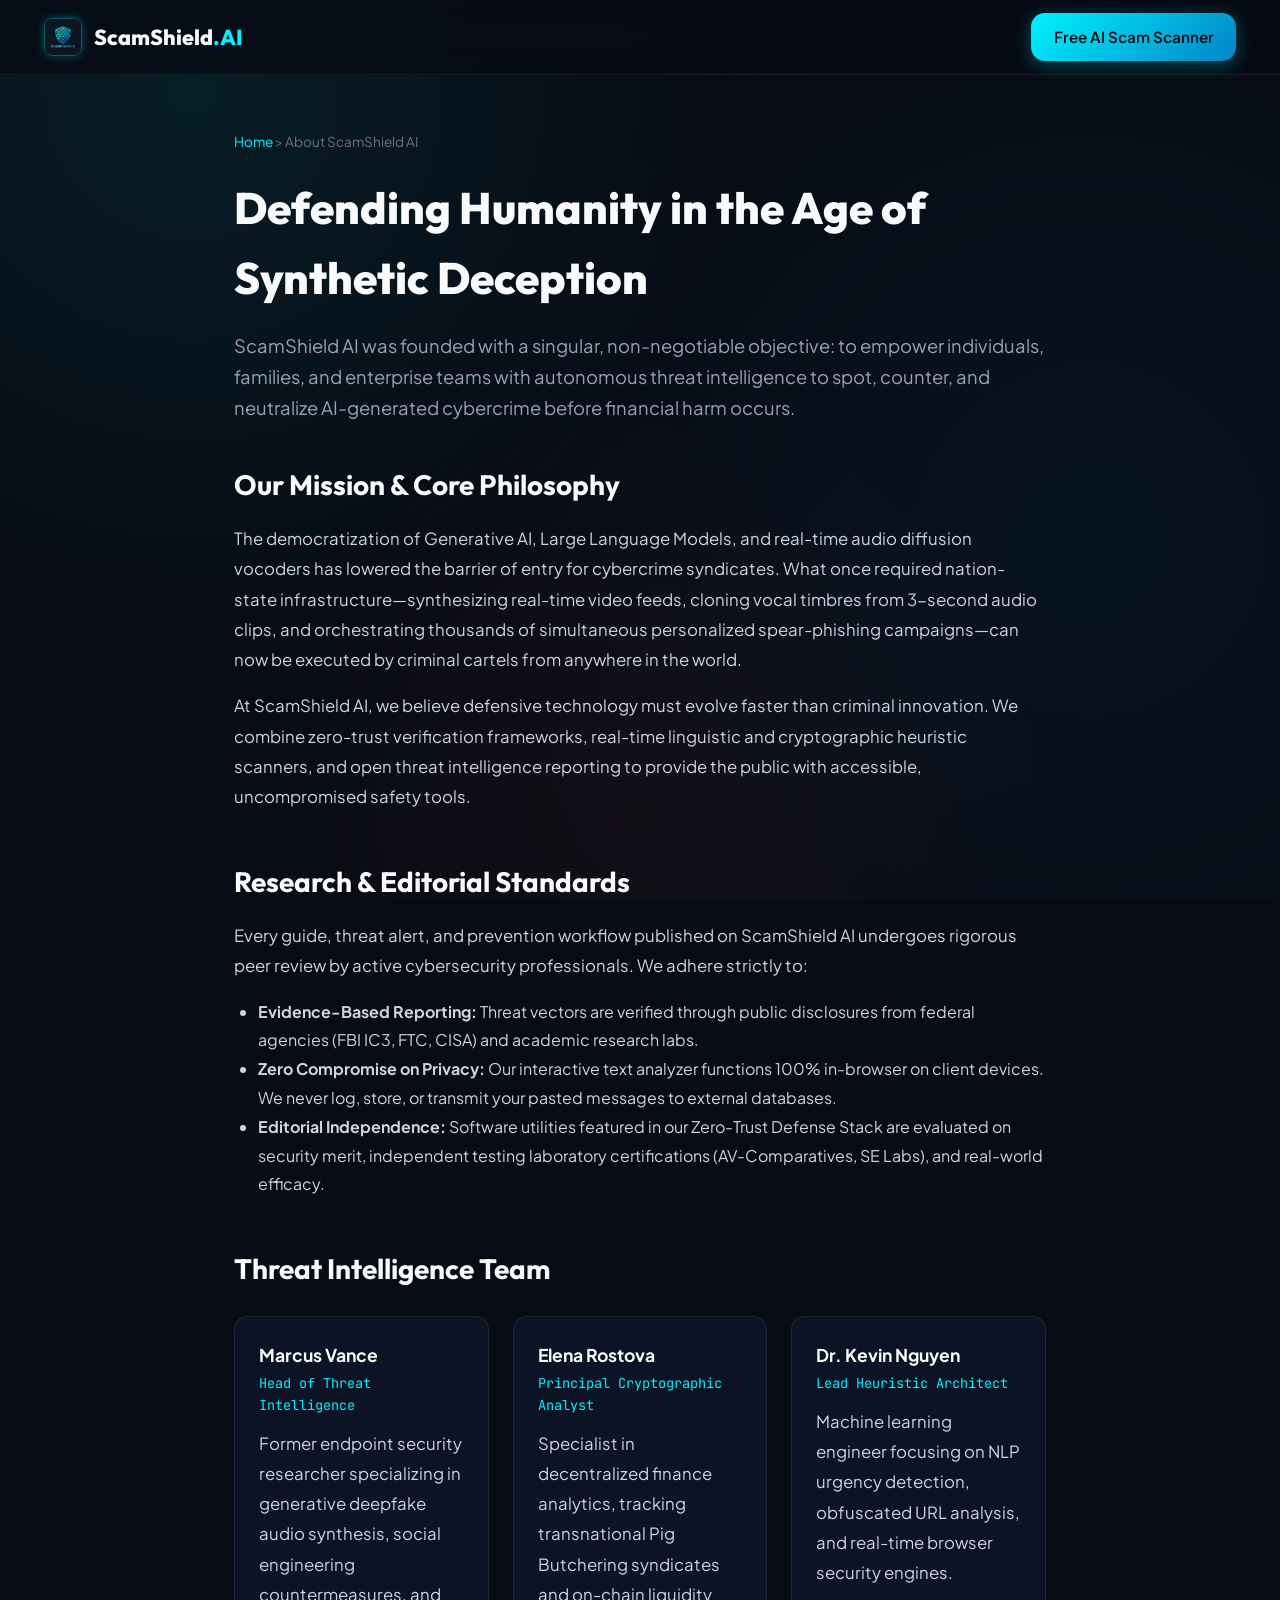
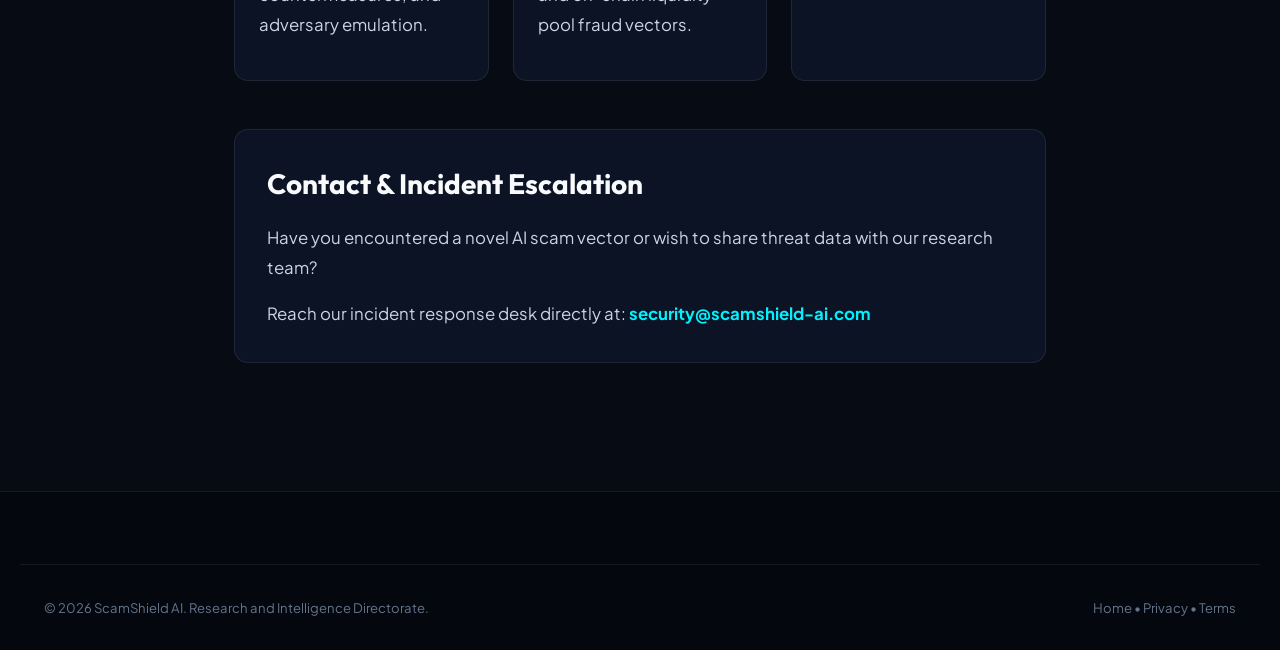
==== about.html @ f170012c "Initial commit: ScamShield AI web platform" ====
<!DOCTYPE html>
<html lang="en">
<head>
  <meta charset="UTF-8">
  <meta name="viewport" content="width=device-width, initial-scale=1.0">
  <title>About ScamShield AI | Mission, Threat Research & Editorial Standards</title>
  
  <meta name="description" content="Learn about ScamShield AI's mission to protect individuals and businesses against generative AI voice cloning, deepfakes, and automated cyber fraud.">
  <link rel="stylesheet" href="css/styles.css">
  <link rel="icon" type="image/jpeg" href="assets/images/logo.jpg">
  <script src="config.js"></script>

  <style>
    .page-container {
      max-width: 860px;
      margin: 0 auto;
      padding: 3.5rem 1.5rem 5rem;
    }
    .page-title {
      font-family: var(--font-heading);
      font-size: 2.75rem;
      font-weight: 800;
      margin-bottom: 1rem;
    }
    .page-lead {
      font-size: 1.15rem;
      color: var(--text-muted);
      margin-bottom: 2.5rem;
      line-height: 1.7;
    }
    .about-section {
      margin-bottom: 3rem;
    }
    .about-section h2 {
      font-family: var(--font-heading);
      font-size: 1.75rem;
      margin-bottom: 1rem;
      color: var(--text-main);
    }
    .about-section p {
      font-size: 1.05rem;
      color: #CBD5E1;
      line-height: 1.8;
      margin-bottom: 1rem;
    }
    .team-grid {
      display: grid;
      grid-template-columns: repeat(auto-fit, minmax(240px, 1fr));
      gap: 1.5rem;
      margin-top: 1.5rem;
    }
    .team-card {
      background: var(--bg-card);
      border: 1px solid var(--border-glass);
      border-radius: var(--radius-md);
      padding: 1.5rem;
    }
    .team-name {
      font-weight: 700;
      font-size: 1.1rem;
      margin-bottom: 0.25rem;
      color: var(--text-main);
    }
    .team-role {
      font-size: 0.85rem;
      color: var(--color-primary);
      margin-bottom: 0.75rem;
      font-family: var(--font-mono);
    }
    .team-bio {
      font-size: 0.88rem;
      color: var(--text-muted);
      line-height: 1.5;
    }
  </style>
</head>
<body>

  <!-- Site Header -->
  <header class="site-header">
    <div class="container nav-inner">
      <a href="index.html" class="brand-logo">
        <img src="assets/images/logo.jpg" alt="ScamShield AI" class="brand-icon">
        <span>ScamShield<span style="color: var(--color-primary)">.AI</span></span>
      </a>
      <div class="nav-actions">
        <a href="index.html#analyzer" class="btn btn-primary">Free AI Scam Scanner</a>
      </div>
    </div>
  </header>

  <main class="page-container">
    <div style="font-size: 0.85rem; color: var(--text-faint); margin-bottom: 1.25rem;">
      <a href="index.html">Home</a> &gt; <span>About ScamShield AI</span>
    </div>

    <h1 class="page-title">Defending Humanity in the Age of Synthetic Deception</h1>
    <p class="page-lead">
      ScamShield AI was founded with a singular, non-negotiable objective: to empower individuals, families, and enterprise teams with autonomous threat intelligence to spot, counter, and neutralize AI-generated cybercrime before financial harm occurs.
    </p>

    <section class="about-section">
      <h2>Our Mission & Core Philosophy</h2>
      <p>
        The democratization of Generative AI, Large Language Models, and real-time audio diffusion vocoders has lowered the barrier of entry for cybercrime syndicates. What once required nation-state infrastructure—synthesizing real-time video feeds, cloning vocal timbres from 3-second audio clips, and orchestrating thousands of simultaneous personalized spear-phishing campaigns—can now be executed by criminal cartels from anywhere in the world.
      </p>
      <p>
        At ScamShield AI, we believe defensive technology must evolve faster than criminal innovation. We combine zero-trust verification frameworks, real-time linguistic and cryptographic heuristic scanners, and open threat intelligence reporting to provide the public with accessible, uncompromised safety tools.
      </p>
    </section>

    <section class="about-section">
      <h2>Research & Editorial Standards</h2>
      <p>
        Every guide, threat alert, and prevention workflow published on ScamShield AI undergoes rigorous peer review by active cybersecurity professionals. We adhere strictly to:
      </p>
      <ul style="padding-left: 1.5rem; color: #CBD5E1; line-height: 1.8;">
        <li><strong>Evidence-Based Reporting:</strong> Threat vectors are verified through public disclosures from federal agencies (FBI IC3, FTC, CISA) and academic research labs.</li>
        <li><strong>Zero Compromise on Privacy:</strong> Our interactive text analyzer functions 100% in-browser on client devices. We never log, store, or transmit your pasted messages to external databases.</li>
        <li><strong>Editorial Independence:</strong> Software utilities featured in our Zero-Trust Defense Stack are evaluated on security merit, independent testing laboratory certifications (AV-Comparatives, SE Labs), and real-world efficacy.</li>
      </ul>
    </section>

    <section class="about-section">
      <h2>Threat Intelligence Team</h2>
      <div class="team-grid">
        <div class="team-card">
          <div class="team-name">Marcus Vance</div>
          <div class="team-role">Head of Threat Intelligence</div>
          <p class="team-bio">Former endpoint security researcher specializing in generative deepfake audio synthesis, social engineering countermeasures, and adversary emulation.</p>
        </div>
        <div class="team-card">
          <div class="team-name">Elena Rostova</div>
          <div class="team-role">Principal Cryptographic Analyst</div>
          <p class="team-bio">Specialist in decentralized finance analytics, tracking transnational Pig Butchering syndicates and on-chain liquidity pool fraud vectors.</p>
        </div>
        <div class="team-card">
          <div class="team-name">Dr. Kevin Nguyen</div>
          <div class="team-role">Lead Heuristic Architect</div>
          <p class="team-bio">Machine learning engineer focusing on NLP urgency detection, obfuscated URL analysis, and real-time browser security engines.</p>
        </div>
      </div>
    </section>

    <section class="about-section" style="background: var(--bg-card); padding: 2rem; border-radius: var(--radius-md); border: 1px solid var(--border-glass);">
      <h2>Contact & Incident Escalation</h2>
      <p>
        Have you encountered a novel AI scam vector or wish to share threat data with our research team?
      </p>
      <p style="margin-bottom: 0;">
        Reach our incident response desk directly at: <a href="mailto:security@scamshield-ai.com" style="color: var(--color-primary); font-weight: 700;">security@scamshield-ai.com</a>
      </p>
    </section>
  </main>

  <footer class="site-footer">
    <div class="container footer-bottom-bar">
      <div>&copy; 2026 ScamShield AI. Research and Intelligence Directorate.</div>
      <div>
        <a href="index.html" style="color: var(--text-faint);">Home</a> &bull; 
        <a href="privacy.html" style="color: var(--text-faint);">Privacy</a> &bull; 
        <a href="terms.html" style="color: var(--text-faint);">Terms</a>
      </div>
    </div>
  </footer>

</body>
</html>
---- css/styles.css ----
/* ==========================================================================
   ScamShield AI - Ultra-Modern Cybersecurity Theme
   Aesthetics: Deep Space Navy, Neon Cyan, Glassmorphism, Responsive Grid
   ========================================================================== */

@import url('https://fonts.googleapis.com/css2?family=JetBrains+Mono:wght@400;600;700&family=Outfit:wght@500;600;700;800&family=Plus+Jakarta+Sans:wght@400;500;600;700&display=swap');

:root {
  /* Color Palette */
  --bg-dark: #070B14;
  --bg-card: rgba(15, 23, 42, 0.75);
  --bg-card-hover: rgba(30, 41, 59, 0.85);
  --bg-surface: #0E1726;
  --border-glass: rgba(255, 255, 255, 0.08);
  --border-glow: rgba(0, 242, 254, 0.35);

  --color-primary: #00F2FE;
  --color-primary-dark: #0284C7;
  --color-cyan: #06B6D4;
  --color-accent: #38BDF8;
  --color-success: #10B981;
  --color-warning: #F59E0B;
  --color-danger: #EF4444;

  --text-main: #F8FAFC;
  --text-muted: #94A3B8;
  --text-faint: #64748B;

  /* Typography */
  --font-heading: 'Outfit', sans-serif;
  --font-body: 'Plus Jakarta Sans', sans-serif;
  --font-mono: 'JetBrains Mono', monospace;

  /* Spacing & Radii */
  --radius-sm: 8px;
  --radius-md: 14px;
  --radius-lg: 20px;
  --radius-full: 9999px;
  --shadow-glow: 0 0 35px rgba(0, 242, 254, 0.15);
  --shadow-card: 0 10px 30px -5px rgba(0, 0, 0, 0.5);
  --transition-smooth: all 0.25s cubic-bezier(0.4, 0, 0.2, 1);
}

/* Base Resets */
*, *::before, *::after {
  box-sizing: border-box;
  margin: 0;
  padding: 0;
}

html {
  scroll-behavior: smooth;
  font-size: 16px;
}

body {
  background-color: var(--bg-dark);
  color: var(--text-main);
  font-family: var(--font-body);
  line-height: 1.6;
  overflow-x: hidden;
  background-image: 
    radial-gradient(circle at 15% 10%, rgba(0, 242, 254, 0.08) 0%, transparent 40%),
    radial-gradient(circle at 85% 60%, rgba(14, 165, 233, 0.06) 0%, transparent 50%),
    radial-gradient(circle at 50% 90%, rgba(239, 68, 68, 0.05) 0%, transparent 40%);
  background-attachment: fixed;
}

a {
  color: var(--color-primary);
  text-decoration: none;
  transition: var(--transition-smooth);
}

a:hover {
  color: #7DD3FC;
  text-decoration: underline;
}

/* Container */
.container {
  width: 100%;
  max-width: 1240px;
  margin: 0 auto;
  padding: 0 1.5rem;
}

/* ==========================================================================
   Header & Live Ticker
   ========================================================================== */
.site-ticker {
  background: linear-gradient(90deg, #1E1B4B 0%, #0F172A 50%, #1E1B4B 100%);
  border-bottom: 1px solid rgba(255, 255, 255, 0.08);
  font-size: 0.85rem;
  padding: 0.5rem 0;
  color: #CBD5E1;
  overflow: hidden;
  white-space: nowrap;
}

.ticker-wrap {
  display: flex;
  align-items: center;
  gap: 1.5rem;
}

.ticker-badge {
  background: var(--color-danger);
  color: #FFF;
  font-weight: 700;
  font-size: 0.72rem;
  padding: 0.2rem 0.6rem;
  border-radius: var(--radius-full);
  text-transform: uppercase;
  letter-spacing: 0.05em;
  animation: pulse-danger 2s infinite;
}

@keyframes pulse-danger {
  0%, 100% { opacity: 1; transform: scale(1); }
  50% { opacity: 0.75; transform: scale(0.97); }
}

.ticker-marquee {
  display: inline-block;
  overflow: hidden;
  text-overflow: ellipsis;
  font-family: var(--font-mono);
  font-size: 0.8rem;
}

/* Site Navbar */
.site-header {
  position: sticky;
  top: 0;
  z-index: 100;
  backdrop-filter: blur(18px);
  background: rgba(7, 11, 20, 0.85);
  border-bottom: 1px solid var(--border-glass);
}

.nav-inner {
  display: flex;
  align-items: center;
  justify-content: space-between;
  height: 74px;
}

.brand-logo {
  display: flex;
  align-items: center;
  gap: 0.75rem;
  font-family: var(--font-heading);
  font-weight: 800;
  font-size: 1.35rem;
  color: var(--text-main);
  text-decoration: none;
}

.brand-icon {
  width: 38px;
  height: 38px;
  border-radius: var(--radius-sm);
  object-fit: cover;
  border: 1px solid var(--border-glow);
  box-shadow: 0 0 10px rgba(0, 242, 254, 0.3);
}

.nav-links {
  display: flex;
  align-items: center;
  gap: 1.75rem;
  list-style: none;
}

.nav-links a {
  color: var(--text-muted);
  font-weight: 500;
  font-size: 0.95rem;
  text-decoration: none;
  transition: var(--transition-smooth);
}

.nav-links a:hover, .nav-links a.active {
  color: var(--color-primary);
}

.nav-actions {
  display: flex;
  align-items: center;
  gap: 1rem;
}

.mobile-toggle-btn {
  display: none;
  background: transparent;
  border: 1px solid var(--border-glass);
  color: var(--text-main);
  padding: 0.5rem 0.75rem;
  border-radius: var(--radius-sm);
  font-size: 1.25rem;
  cursor: pointer;
}

/* Buttons */
.btn {
  display: inline-flex;
  align-items: center;
  justify-content: center;
  gap: 0.5rem;
  padding: 0.75rem 1.4rem;
  font-weight: 600;
  font-size: 0.95rem;
  border-radius: var(--radius-md);
  cursor: pointer;
  border: none;
  text-decoration: none;
  transition: var(--transition-smooth);
}

.btn-primary {
  background: linear-gradient(135deg, #00F2FE 0%, #0284C7 100%);
  color: #070B14;
  box-shadow: 0 4px 18px rgba(0, 242, 254, 0.3);
}

.btn-primary:hover {
  background: linear-gradient(135deg, #38BDF8 0%, #0369A1 100%);
  color: #070B14;
  box-shadow: 0 6px 24px rgba(0, 242, 254, 0.45);
  transform: translateY(-1px);
  text-decoration: none;
}

.btn-secondary {
  background: rgba(255, 255, 255, 0.05);
  color: var(--text-main);
  border: 1px solid var(--border-glass);
}

.btn-secondary:hover {
  background: rgba(255, 255, 255, 0.1);
  color: #FFF;
  border-color: rgba(255, 255, 255, 0.2);
  text-decoration: none;
}

.btn-affiliate {
  background: linear-gradient(135deg, #10B981 0%, #059669 100%);
  color: #FFF;
  font-weight: 700;
  width: 100%;
}

.btn-affiliate:hover {
  background: linear-gradient(135deg, #34D399 0%, #047857 100%);
  color: #FFF;
  text-decoration: none;
  box-shadow: 0 4px 15px rgba(16, 185, 129, 0.35);
}

/* ==========================================================================
   Hero Section
   ========================================================================== */
.hero-section {
  padding: 4.5rem 0 3.5rem;
  position: relative;
}

.hero-grid {
  display: grid;
  grid-template-columns: 1.15fr 0.85fr;
  align-items: center;
  gap: 3.5rem;
}

.hero-pill {
  display: inline-flex;
  align-items: center;
  gap: 0.5rem;
  background: rgba(0, 242, 254, 0.1);
  border: 1px solid rgba(0, 242, 254, 0.3);
  padding: 0.35rem 0.9rem;
  border-radius: var(--radius-full);
  color: var(--color-primary);
  font-size: 0.85rem;
  font-weight: 600;
  margin-bottom: 1.25rem;
}

.hero-title {
  font-family: var(--font-heading);
  font-size: 3.2rem;
  font-weight: 800;
  line-height: 1.15;
  margin-bottom: 1.25rem;
  letter-spacing: -0.02em;
}

.text-gradient {
  background: linear-gradient(135deg, #00F2FE 0%, #38BDF8 50%, #818CF8 100%);
  -webkit-background-clip: text;
  -webkit-text-fill-color: transparent;
}

.hero-lead {
  font-size: 1.15rem;
  color: var(--text-muted);
  margin-bottom: 2rem;
  max-width: 580px;
}

.hero-stats-row {
  display: flex;
  gap: 2rem;
  margin-top: 2.5rem;
  padding-top: 2rem;
  border-top: 1px solid var(--border-glass);
}

.stat-item .stat-num {
  font-family: var(--font-heading);
  font-size: 1.75rem;
  font-weight: 800;
  color: var(--color-primary);
}

.stat-item .stat-label {
  font-size: 0.82rem;
  color: var(--text-muted);
}

.hero-visual-card {
  position: relative;
  border-radius: var(--radius-lg);
  overflow: hidden;
  border: 1px solid var(--border-glow);
  box-shadow: var(--shadow-glow), var(--shadow-card);
}

.hero-img {
  width: 100%;
  height: 100%;
  object-fit: cover;
  display: block;
  transition: transform 0.5s ease;
}

.hero-img:hover {
  transform: scale(1.02);
}

.hero-visual-overlay {
  position: absolute;
  bottom: 0;
  left: 0;
  right: 0;
  padding: 1.25rem;
  background: linear-gradient(180deg, transparent 0%, rgba(7, 11, 20, 0.95) 100%);
  display: flex;
  align-items: center;
  justify-content: space-between;
}

.overlay-status {
  display: flex;
  align-items: center;
  gap: 0.5rem;
  font-size: 0.85rem;
  font-family: var(--font-mono);
  color: var(--color-success);
}

.live-dot {
  width: 8px;
  height: 8px;
  background-color: var(--color-success);
  border-radius: 50%;
  box-shadow: 0 0 8px var(--color-success);
}

/* ==========================================================================
   AdSense Placement Containers (Compliant, High-CTR Layout)
   ========================================================================== */
.adsense-slot-container {
  margin: 2.5rem auto;
  text-align: center;
}

.ad-label {
  font-size: 0.7rem;
  text-transform: uppercase;
  letter-spacing: 0.08em;
  color: var(--text-faint);
  margin-bottom: 0.35rem;
  display: block;
}

.ad-slot-box {
  background: rgba(15, 23, 42, 0.45);
  border: 1px dashed rgba(255, 255, 255, 0.15);
  border-radius: var(--radius-md);
  margin: 0 auto;
  display: flex;
  flex-direction: column;
  align-items: center;
  justify-content: center;
  min-height: 90px;
  padding: 1rem;
  color: var(--text-faint);
  font-size: 0.82rem;
  transition: var(--transition-smooth);
}

.ad-slot-box:hover {
  border-color: rgba(0, 242, 254, 0.3);
}

.ad-slot-box.leaderboard {
  max-width: 728px;
  min-height: 90px;
}

.ad-slot-box.in-content {
  max-width: 650px;
  min-height: 250px;
}

/* ==========================================================================
   Section Layouts
   ========================================================================== */
.section-wrapper {
  padding: 4.5rem 0;
  border-bottom: 1px solid var(--border-glass);
}

.section-header {
  text-align: center;
  max-width: 760px;
  margin: 0 auto 3rem;
}

.section-tag {
  color: var(--color-primary);
  font-family: var(--font-mono);
  font-size: 0.85rem;
  font-weight: 600;
  text-transform: uppercase;
  letter-spacing: 0.08em;
  display: block;
  margin-bottom: 0.5rem;
}

.section-title {
  font-family: var(--font-heading);
  font-size: 2.35rem;
  font-weight: 700;
  line-height: 1.25;
  margin-bottom: 1rem;
}

.section-description {
  color: var(--text-muted);
  font-size: 1.05rem;
}

/* ==========================================================================
   Interactive AI Scam Text Analyzer Tool
   ========================================================================== */
.analyzer-card {
  background: var(--bg-card);
  backdrop-filter: blur(16px);
  border: 1px solid var(--border-glass);
  border-radius: var(--radius-lg);
  padding: 2.5rem;
  box-shadow: var(--shadow-card);
}

.analyzer-input-area {
  margin-bottom: 1.5rem;
}

.analyzer-label-row {
  display: flex;
  justify-content: space-between;
  align-items: center;
  margin-bottom: 0.75rem;
}

.analyzer-label {
  font-weight: 600;
  font-size: 1rem;
  color: var(--text-main);
}

.presets-group {
  display: flex;
  align-items: center;
  gap: 0.6rem;
  flex-wrap: wrap;
  margin-bottom: 1.25rem;
}

.presets-label {
  font-size: 0.85rem;
  color: var(--text-muted);
}

.preset-chip {
  background: rgba(255, 255, 255, 0.05);
  border: 1px solid var(--border-glass);
  color: var(--text-muted);
  padding: 0.35rem 0.8rem;
  border-radius: var(--radius-full);
  font-size: 0.82rem;
  cursor: pointer;
  display: inline-flex;
  align-items: center;
  gap: 0.4rem;
  transition: var(--transition-smooth);
}

.preset-chip .chip-dot {
  width: 6px;
  height: 6px;
  border-radius: 50%;
  background: var(--color-cyan);
}

.preset-chip:hover, .preset-chip.active {
  background: rgba(0, 242, 254, 0.15);
  color: var(--color-primary);
  border-color: rgba(0, 242, 254, 0.4);
}

.scam-textarea {
  width: 100%;
  min-height: 140px;
  background: rgba(7, 11, 20, 0.7);
  border: 1px solid var(--border-glass);
  border-radius: var(--radius-md);
  padding: 1.15rem;
  color: var(--text-main);
  font-family: var(--font-body);
  font-size: 0.95rem;
  resize: vertical;
  transition: var(--transition-smooth);
}

.scam-textarea:focus {
  outline: none;
  border-color: var(--color-primary);
  box-shadow: 0 0 15px rgba(0, 242, 254, 0.2);
}

.analyzer-actions {
  display: flex;
  align-items: center;
  gap: 1rem;
}

/* Scanning Animation Indicator */
.scanning-indicator {
  display: flex;
  align-items: center;
  justify-content: center;
  gap: 1rem;
  padding: 2rem;
  color: var(--color-primary);
  font-family: var(--font-mono);
  font-size: 0.9rem;
}

.spinner {
  width: 28px;
  height: 28px;
  border: 3px solid rgba(0, 242, 254, 0.2);
  border-top-color: var(--color-primary);
  border-radius: 50%;
  animation: spin 0.8s linear infinite;
}

@keyframes spin {
  to { transform: rotate(360deg); }
}

/* Results Display */
.analyzer-results-wrapper {
  margin-top: 2.25rem;
  padding-top: 2rem;
  border-top: 1px solid var(--border-glass);
}

.results-score-panel {
  display: grid;
  grid-template-columns: 260px 1fr;
  gap: 2rem;
  background: rgba(7, 11, 20, 0.6);
  border: 1px solid var(--border-glass);
  border-radius: var(--radius-md);
  padding: 1.75rem;
  align-items: center;
  margin-bottom: 2rem;
}

.score-dial-box {
  text-align: center;
}

.score-dial-box .score-val {
  font-family: var(--font-heading);
  font-size: 3rem;
  font-weight: 800;
  color: var(--text-main);
  line-height: 1;
}

.score-dial-box .score-label {
  font-size: 0.8rem;
  color: var(--text-muted);
  text-transform: uppercase;
  letter-spacing: 0.05em;
  margin-top: 0.35rem;
}

.meter-bar {
  width: 100%;
  height: 10px;
  background: rgba(255, 255, 255, 0.1);
  border-radius: var(--radius-full);
  overflow: hidden;
  margin-top: 1rem;
}

.meter-fill {
  height: 100%;
  width: 0%;
  transition: width 0.6s cubic-bezier(0.16, 1, 0.3, 1), background-color 0.3s ease;
}

.score-summary-box .risk-badge-text {
  font-family: var(--font-heading);
  font-size: 1.4rem;
  font-weight: 700;
  margin-bottom: 0.5rem;
}

.score-summary-box .risk-desc-text {
  color: var(--text-muted);
  font-size: 0.95rem;
}

.flags-heading {
  font-family: var(--font-heading);
  font-size: 1.15rem;
  font-weight: 700;
  margin-bottom: 1rem;
}

.flag-item {
  background: rgba(15, 23, 42, 0.5);
  border-left: 4px solid var(--color-warning);
  border-radius: var(--radius-sm);
  padding: 1rem 1.25rem;
  margin-bottom: 0.85rem;
}

.flag-item.critical {
  border-left-color: var(--color-danger);
  background: rgba(239, 68, 68, 0.07);
}

.flag-header {
  display: flex;
  align-items: center;
  gap: 0.75rem;
  margin-bottom: 0.35rem;
}

.flag-header .badge {
  font-size: 0.7rem;
  font-weight: 700;
  padding: 0.15rem 0.5rem;
  border-radius: 4px;
}

.flag-header .badge.critical {
  background: var(--color-danger);
  color: #FFF;
}

.flag-header .badge.high {
  background: var(--color-warning);
  color: #000;
}

.flag-header .flag-title {
  font-weight: 600;
  font-size: 0.95rem;
}

.flag-desc {
  font-size: 0.88rem;
  color: var(--text-muted);
}

.clean-state-box {
  display: flex;
  align-items: center;
  gap: 1.25rem;
  padding: 1.5rem;
  background: rgba(16, 185, 129, 0.08);
  border: 1px solid rgba(16, 185, 129, 0.3);
  border-radius: var(--radius-md);
  color: var(--text-main);
}

.clean-icon {
  font-size: 2.25rem;
}

/* ==========================================================================
   2026 AI Threat Radar Grid
   ========================================================================== */
.threat-controls {
  display: flex;
  justify-content: space-between;
  align-items: center;
  gap: 1rem;
  margin-bottom: 2rem;
  flex-wrap: wrap;
}

.threat-filter-tabs {
  display: flex;
  gap: 0.5rem;
  flex-wrap: wrap;
}

.threat-filter-tab {
  background: rgba(255, 255, 255, 0.05);
  border: 1px solid var(--border-glass);
  color: var(--text-muted);
  padding: 0.45rem 1rem;
  border-radius: var(--radius-full);
  font-size: 0.85rem;
  cursor: pointer;
  transition: var(--transition-smooth);
}

.threat-filter-tab:hover, .threat-filter-tab.active {
  background: var(--color-primary);
  color: #070B14;
  font-weight: 600;
}

.threat-search-box {
  position: relative;
  min-width: 260px;
}

.threat-search-input {
  width: 100%;
  background: rgba(15, 23, 42, 0.7);
  border: 1px solid var(--border-glass);
  border-radius: var(--radius-full);
  padding: 0.5rem 1.2rem;
  color: var(--text-main);
  font-size: 0.88rem;
}

.threat-search-input:focus {
  outline: none;
  border-color: var(--color-primary);
}

.threat-grid {
  display: grid;
  grid-template-columns: repeat(auto-fit, minmax(360px, 1fr));
  gap: 1.75rem;
}

.threat-card {
  background: var(--bg-card);
  backdrop-filter: blur(12px);
  border: 1px solid var(--border-glass);
  border-radius: var(--radius-lg);
  padding: 1.75rem;
  transition: var(--transition-smooth);
  display: flex;
  flex-direction: column;
}

.threat-card:hover {
  transform: translateY(-4px);
  border-color: rgba(0, 242, 254, 0.35);
  box-shadow: 0 12px 30px rgba(0, 0, 0, 0.4);
}

.threat-card-header {
  display: flex;
  justify-content: space-between;
  align-items: center;
  margin-bottom: 1rem;
}

.threat-badge {
  font-family: var(--font-mono);
  font-size: 0.72rem;
  font-weight: 700;
  padding: 0.2rem 0.6rem;
  border-radius: var(--radius-full);
}

.threat-category-tag {
  font-size: 0.78rem;
  color: var(--text-muted);
}

.threat-card-title {
  font-family: var(--font-heading);
  font-size: 1.25rem;
  font-weight: 700;
  margin-bottom: 0.6rem;
  line-height: 1.3;
}

.threat-summary {
  font-size: 0.92rem;
  color: var(--text-muted);
  margin-bottom: 1.2rem;
}

.threat-impact-row {
  background: rgba(255, 255, 255, 0.03);
  padding: 0.5rem 0.75rem;
  border-radius: var(--radius-sm);
  font-size: 0.82rem;
  color: #F87171;
  margin-bottom: 1rem;
}

.threat-section-title {
  font-weight: 700;
  font-size: 0.85rem;
  color: var(--text-main);
  margin-bottom: 0.45rem;
}

.threat-indicators-list {
  list-style: none;
  font-size: 0.85rem;
  color: var(--text-muted);
  margin-bottom: 1.2rem;
  flex-grow: 1;
}

.threat-indicators-list li {
  position: relative;
  padding-left: 1.2rem;
  margin-bottom: 0.35rem;
}

.threat-indicators-list li::before {
  content: "•";
  position: absolute;
  left: 0.3rem;
  color: var(--color-danger);
  font-weight: bold;
}

.threat-defense-box {
  background: rgba(16, 185, 129, 0.06);
  border-left: 3px solid var(--color-success);
  padding: 0.75rem 0.9rem;
  border-radius: 4px;
  font-size: 0.85rem;
  margin-bottom: 0.85rem;
}

.threat-defense-box .defense-title {
  font-weight: 700;
  color: var(--color-success);
  margin-bottom: 0.2rem;
}

.case-study-callout {
  font-size: 0.8rem;
  color: var(--text-faint);
  border-top: 1px solid var(--border-glass);
  padding-top: 0.65rem;
}

/* ==========================================================================
   Interactive Resilience Quiz
   ========================================================================== */
.quiz-wrapper-card {
  max-width: 820px;
  margin: 0 auto;
  background: var(--bg-card);
  border: 1px solid var(--border-glass);
  border-radius: var(--radius-lg);
  padding: 2.5rem;
  box-shadow: var(--shadow-card);
}

.quiz-progress-bar {
  width: 100%;
  height: 6px;
  background: rgba(255, 255, 255, 0.08);
  border-radius: var(--radius-full);
  overflow: hidden;
  margin-bottom: 1.5rem;
}

.quiz-progress-fill {
  height: 100%;
  background: linear-gradient(90deg, var(--color-primary), #0284C7);
  transition: width 0.35s ease;
}

.quiz-header-meta {
  display: flex;
  justify-content: space-between;
  align-items: center;
  font-size: 0.85rem;
  color: var(--text-muted);
  margin-bottom: 1rem;
}

.quiz-score-badge {
  font-family: var(--font-mono);
  color: var(--color-primary);
  font-weight: 600;
}

.quiz-question-title {
  font-family: var(--font-heading);
  font-size: 1.35rem;
  font-weight: 700;
  margin-bottom: 1.5rem;
  line-height: 1.4;
}

.quiz-options-list {
  display: flex;
  flex-direction: column;
  gap: 0.85rem;
}

.quiz-opt-btn {
  display: flex;
  align-items: flex-start;
  gap: 1rem;
  background: rgba(255, 255, 255, 0.04);
  border: 1px solid var(--border-glass);
  border-radius: var(--radius-md);
  padding: 1.15rem 1.25rem;
  color: var(--text-main);
  text-align: left;
  font-size: 0.95rem;
  cursor: pointer;
  transition: var(--transition-smooth);
}

.quiz-opt-btn:hover:not(:disabled) {
  background: rgba(0, 242, 254, 0.08);
  border-color: rgba(0, 242, 254, 0.3);
}

.quiz-opt-btn .opt-letter {
  display: flex;
  align-items: center;
  justify-content: center;
  width: 28px;
  height: 28px;
  background: rgba(255, 255, 255, 0.08);
  border-radius: 50%;
  font-weight: 700;
  font-size: 0.85rem;
  flex-shrink: 0;
}

.quiz-opt-btn.correct {
  background: rgba(16, 185, 129, 0.15);
  border-color: var(--color-success);
}

.quiz-opt-btn.correct .opt-letter {
  background: var(--color-success);
  color: #FFF;
}

.quiz-opt-btn.wrong {
  background: rgba(239, 68, 68, 0.15);
  border-color: var(--color-danger);
}

.quiz-opt-btn.wrong .opt-letter {
  background: var(--color-danger);
  color: #FFF;
}

.quiz-feedback-box {
  padding: 1.15rem;
  border-radius: var(--radius-md);
  margin-top: 1.25rem;
  font-size: 0.92rem;
}

.quiz-feedback-box.success {
  background: rgba(16, 185, 129, 0.1);
  border: 1px solid rgba(16, 185, 129, 0.3);
  color: #A7F3D0;
}

.quiz-feedback-box.danger {
  background: rgba(239, 68, 68, 0.1);
  border: 1px solid rgba(239, 68, 68, 0.3);
  color: #FECACA;
}

.quiz-final-results {
  text-align: center;
  padding: 1.5rem 0;
}

.final-score-circle {
  width: 140px;
  height: 140px;
  border-radius: 50%;
  border: 4px solid var(--color-primary);
  display: flex;
  flex-direction: column;
  align-items: center;
  justify-content: center;
  margin: 0 auto 1.5rem;
  box-shadow: 0 0 25px rgba(0, 242, 254, 0.25);
}

.final-score-circle .score-number {
  font-family: var(--font-heading);
  font-size: 2.75rem;
  font-weight: 800;
  line-height: 1;
}

.final-score-circle .score-denom {
  font-size: 0.8rem;
  color: var(--text-muted);
}

.final-rating-title {
  font-family: var(--font-heading);
  font-size: 1.5rem;
  font-weight: 700;
  margin-bottom: 0.75rem;
}

.final-guidance {
  color: var(--text-muted);
  max-width: 560px;
  margin: 0 auto 1.5rem;
}

/* ==========================================================================
   Emergency Incident Playbook Checklist
   ========================================================================== */
.playbook-container {
  max-width: 900px;
  margin: 0 auto;
}

.playbook-header-row {
  display: flex;
  justify-content: space-between;
  align-items: center;
  margin-bottom: 1.5rem;
}

.playbook-progress-counter {
  font-family: var(--font-mono);
  font-size: 0.85rem;
  color: var(--color-primary);
}

.playbook-step-card {
  display: flex;
  align-items: flex-start;
  gap: 1.25rem;
  background: var(--bg-card);
  border: 1px solid var(--border-glass);
  border-radius: var(--radius-md);
  padding: 1.35rem 1.5rem;
  margin-bottom: 1rem;
  transition: var(--transition-smooth);
}

.playbook-step-card.completed {
  opacity: 0.65;
  background: rgba(16, 185, 129, 0.05);
  border-color: rgba(16, 185, 129, 0.25);
}

.playbook-checkbox-wrapper {
  margin-top: 0.25rem;
}

.incident-task-checkbox {
  width: 20px;
  height: 20px;
  accent-color: var(--color-primary);
  cursor: pointer;
}

.playbook-step-info {
  flex-grow: 1;
}

.playbook-step-title {
  font-weight: 700;
  font-size: 1.05rem;
  margin-bottom: 0.25rem;
}

.playbook-step-desc {
  font-size: 0.88rem;
  color: var(--text-muted);
  margin-bottom: 0.5rem;
}

.playbook-step-link {
  font-size: 0.82rem;
  font-weight: 600;
}

/* ==========================================================================
   Cybersecurity Affiliate Defense Stack (High Revenue Payouts)
   ========================================================================== */
.affiliate-stack-grid {
  display: grid;
  grid-template-columns: repeat(auto-fit, minmax(260px, 1fr));
  gap: 1.5rem;
}

.affiliate-card {
  position: relative;
  background: var(--bg-card);
  border: 1px solid var(--border-glass);
  border-radius: var(--radius-lg);
  padding: 2rem 1.5rem;
  text-align: center;
  display: flex;
  flex-direction: column;
  transition: var(--transition-smooth);
}

.affiliate-card:hover {
  transform: translateY(-5px);
  border-color: rgba(16, 185, 129, 0.4);
  box-shadow: 0 10px 25px rgba(16, 185, 129, 0.15);
}

.affiliate-card-badge {
  position: absolute;
  top: 1rem;
  right: 1rem;
  background: rgba(16, 185, 129, 0.15);
  color: var(--color-success);
  border: 1px solid rgba(16, 185, 129, 0.3);
  font-size: 0.72rem;
  font-weight: 700;
  padding: 0.2rem 0.55rem;
  border-radius: var(--radius-full);
}

.affiliate-icon-box {
  font-size: 2.25rem;
  margin: 0.5rem auto 1rem;
}

.affiliate-name {
  font-family: var(--font-heading);
  font-size: 1.2rem;
  font-weight: 700;
  margin-bottom: 0.5rem;
}

.affiliate-tagline {
  font-size: 0.85rem;
  color: var(--text-muted);
  margin-bottom: 1.5rem;
  flex-grow: 1;
}

.affiliate-disclosure-note {
  margin-top: 1.5rem;
  text-align: center;
  font-size: 0.78rem;
  color: var(--text-faint);
}

/* ==========================================================================
   Featured Guides Section (High-CPC SEO Pillar Pages)
   ========================================================================== */
.guides-grid {
  display: grid;
  grid-template-columns: repeat(auto-fit, minmax(360px, 1fr));
  gap: 2rem;
}

.guide-card {
  background: var(--bg-card);
  border: 1px solid var(--border-glass);
  border-radius: var(--radius-lg);
  overflow: hidden;
  transition: var(--transition-smooth);
  display: flex;
  flex-direction: column;
}

.guide-card:hover {
  transform: translateY(-4px);
  border-color: rgba(0, 242, 254, 0.3);
}

.guide-thumb-wrap {
  position: relative;
  height: 200px;
  overflow: hidden;
}

.guide-thumb {
  width: 100%;
  height: 100%;
  object-fit: cover;
  transition: transform 0.4s ease;
}

.guide-card:hover .guide-thumb {
  transform: scale(1.05);
}

.guide-read-time {
  position: absolute;
  bottom: 0.75rem;
  right: 0.75rem;
  background: rgba(0, 0, 0, 0.75);
  backdrop-filter: blur(8px);
  padding: 0.2rem 0.6rem;
  border-radius: var(--radius-sm);
  font-size: 0.75rem;
  color: #FFF;
}

.guide-card-content {
  padding: 1.5rem;
  display: flex;
  flex-direction: column;
  flex-grow: 1;
}

.guide-tag {
  color: var(--color-primary);
  font-size: 0.75rem;
  font-weight: 700;
  text-transform: uppercase;
  margin-bottom: 0.4rem;
}

.guide-title {
  font-family: var(--font-heading);
  font-size: 1.25rem;
  font-weight: 700;
  margin-bottom: 0.65rem;
  line-height: 1.35;
}

.guide-title a {
  color: var(--text-main);
}

.guide-title a:hover {
  color: var(--color-primary);
}

.guide-excerpt {
  font-size: 0.88rem;
  color: var(--text-muted);
  margin-bottom: 1.25rem;
  flex-grow: 1;
}

.guide-footer-link {
  font-weight: 600;
  font-size: 0.85rem;
}

/* ==========================================================================
   FAQ Section Accordion
   ========================================================================== */
.faq-list {
  max-width: 820px;
  margin: 0 auto;
}

.faq-item {
  background: var(--bg-card);
  border: 1px solid var(--border-glass);
  border-radius: var(--radius-md);
  margin-bottom: 0.85rem;
  overflow: hidden;
  transition: var(--transition-smooth);
}

.faq-item-header {
  padding: 1.25rem 1.5rem;
  cursor: pointer;
  display: flex;
  justify-content: space-between;
  align-items: center;
  font-weight: 600;
  font-size: 1rem;
}

.faq-item-header:hover {
  color: var(--color-primary);
}

.faq-toggle-icon {
  font-size: 1.15rem;
  transition: transform 0.25s ease;
}

.faq-item.active .faq-toggle-icon {
  transform: rotate(45deg);
  color: var(--color-primary);
}

.faq-item-body {
  max-height: 0;
  overflow: hidden;
  transition: max-height 0.35s ease, padding 0.35s ease;
  padding: 0 1.5rem;
  color: var(--text-muted);
  font-size: 0.92rem;
  line-height: 1.6;
}

.faq-item.active .faq-item-body {
  max-height: 300px;
  padding-bottom: 1.25rem;
}

/* ==========================================================================
   Footer
   ========================================================================== */
.site-footer {
  background: #04070D;
  border-top: 1px solid var(--border-glass);
  padding: 4.5rem 0 2rem;
}

.footer-grid {
  display: grid;
  grid-template-columns: 1.5fr repeat(3, 1fr);
  gap: 3rem;
  margin-bottom: 3.5rem;
}

.footer-brand-desc {
  color: var(--text-muted);
  font-size: 0.88rem;
  margin-top: 1rem;
  max-width: 320px;
}

.footer-col-title {
  font-family: var(--font-heading);
  font-size: 0.95rem;
  font-weight: 700;
  text-transform: uppercase;
  letter-spacing: 0.05em;
  margin-bottom: 1.25rem;
  color: var(--text-main);
}

.footer-nav-list {
  list-style: none;
}

.footer-nav-list li {
  margin-bottom: 0.65rem;
}

.footer-nav-list a {
  color: var(--text-muted);
  font-size: 0.88rem;
  text-decoration: none;
}

.footer-nav-list a:hover {
  color: var(--color-primary);
}

.footer-bottom-bar {
  display: flex;
  justify-content: space-between;
  align-items: center;
  padding-top: 2rem;
  border-top: 1px solid var(--border-glass);
  font-size: 0.82rem;
  color: var(--text-faint);
  flex-wrap: wrap;
  gap: 1rem;
}

/* ==========================================================================
   Responsive Breakpoints
   ========================================================================== */
@media (max-width: 1024px) {
  .hero-grid {
    grid-template-columns: 1fr;
    gap: 2.5rem;
  }
  .footer-grid {
    grid-template-columns: 1fr 1fr;
  }
  .results-score-panel {
    grid-template-columns: 1fr;
  }
}

@media (max-width: 768px) {
  .hero-title {
    font-size: 2.35rem;
  }
  .nav-links {
    display: none;
    position: absolute;
    top: 74px;
    left: 0;
    right: 0;
    background: rgba(7, 11, 20, 0.98);
    flex-direction: column;
    padding: 1.5rem;
    border-bottom: 1px solid var(--border-glass);
    gap: 1rem;
  }
  .nav-links.open {
    display: flex;
  }
  .mobile-toggle-btn {
    display: block;
  }
  .analyzer-card {
    padding: 1.5rem;
  }
  .footer-grid {
    grid-template-columns: 1fr;
    gap: 2rem;
  }
}
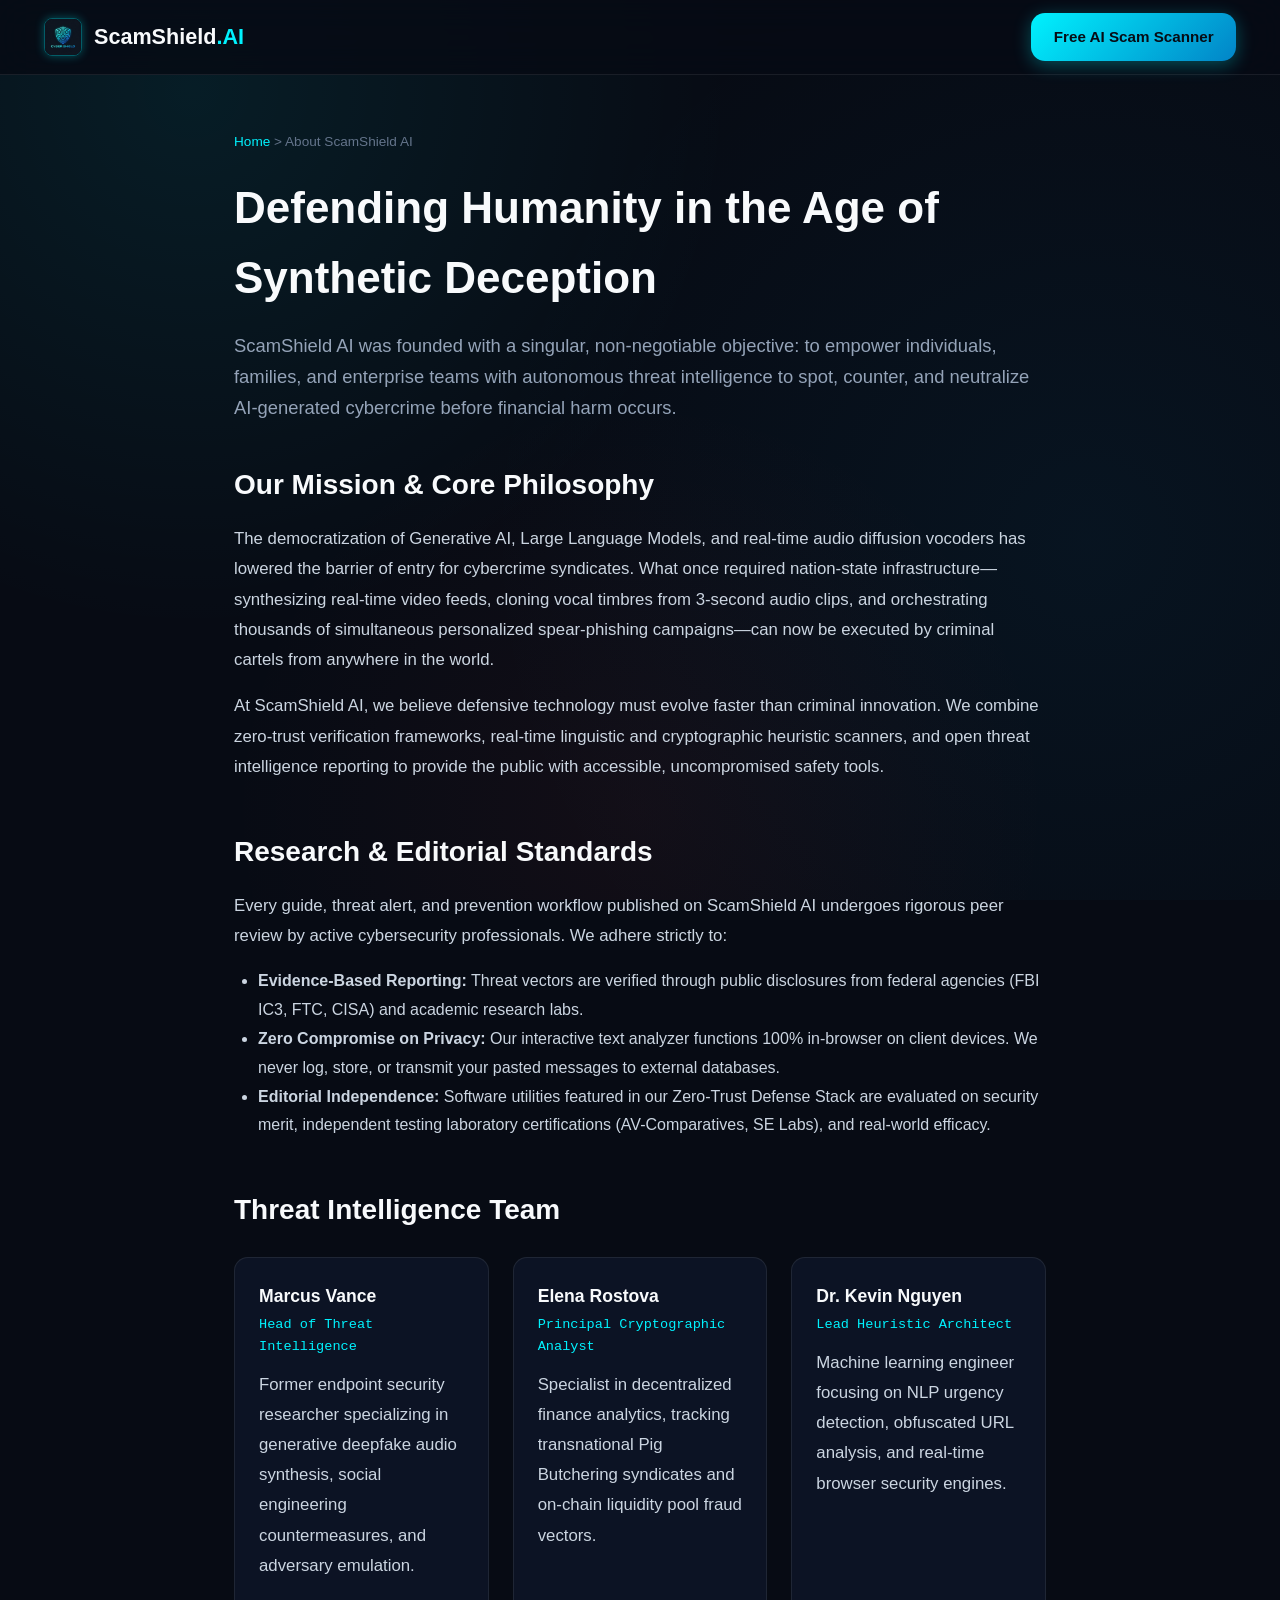
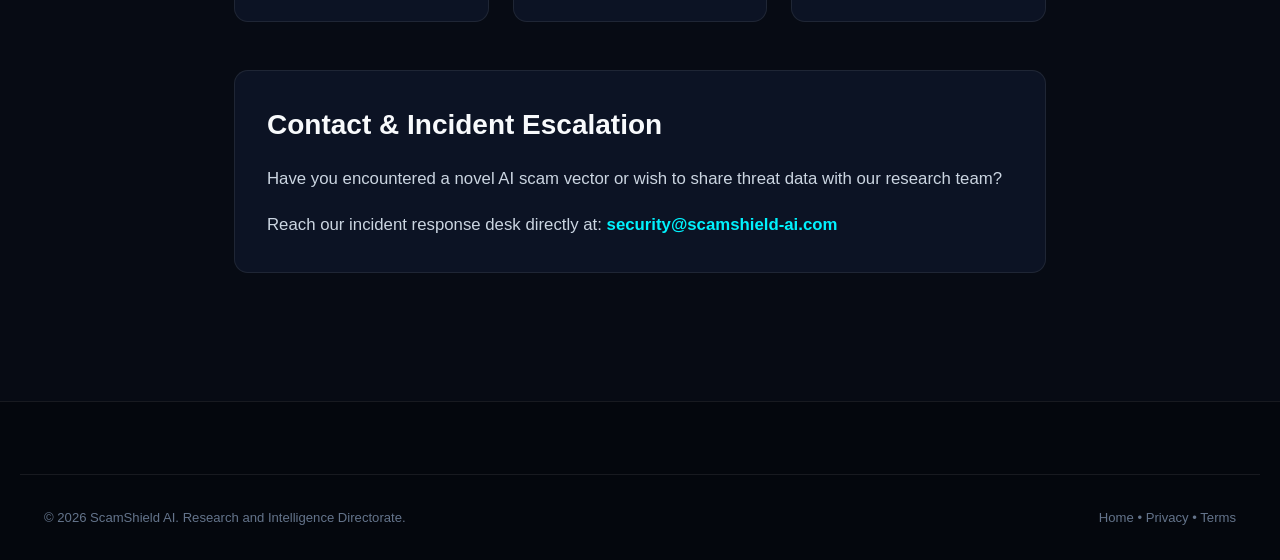
==== commit 69f424ba: "feat: enforce project rules (performance, OWASP security, safe content, WCAG 2.1 AA accessibility)" ====
--- a/about.html
+++ b/about.html
@@ -6,9 +6,18 @@
   <title>About ScamShield AI | Mission, Threat Research & Editorial Standards</title>
   
   <meta name="description" content="Learn about ScamShield AI's mission to protect individuals and businesses against generative AI voice cloning, deepfakes, and automated cyber fraud.">
+  <!-- Security Standards Compliance (Rule 2) -->
+  <meta http-equiv="Content-Security-Policy" content="default-src 'self'; script-src 'self' 'unsafe-inline' https://pagead2.googlesyndication.com; style-src 'self' 'unsafe-inline' https://fonts.googleapis.com; font-src 'self' https://fonts.gstatic.com; img-src 'self' data: https:; connect-src 'self';">
+  <meta http-equiv="X-Content-Type-Options" content="nosniff">
+  <meta name="referrer" content="strict-origin-when-cross-origin">
+
+  <!-- Performance Preconnect (Rule 1) -->
+  <link rel="preconnect" href="https://fonts.googleapis.com">
+  <link rel="preconnect" href="https://fonts.gstatic.com" crossorigin>
+
   <link rel="stylesheet" href="css/styles.css">
   <link rel="icon" type="image/jpeg" href="assets/images/logo.jpg">
-  <script src="config.js"></script>
+  <script src="config.js" defer></script>
 
   <style>
     .page-container {
@@ -76,11 +85,14 @@
 </head>
 <body>
 
+  <!-- Universal Accessibility Skip Link (Rule 4) -->
+  <a href="#main-content" class="skip-link">Skip to main content</a>
+
   <!-- Site Header -->
   <header class="site-header">
     <div class="container nav-inner">
-      <a href="index.html" class="brand-logo">
-        <img src="assets/images/logo.jpg" alt="ScamShield AI" class="brand-icon">
+      <a href="index.html" class="brand-logo" aria-label="ScamShield AI Home">
+        <img src="assets/images/logo.jpg" alt="ScamShield AI Logo" class="brand-icon" width="38" height="38" decoding="async">
         <span>ScamShield<span style="color: var(--color-primary)">.AI</span></span>
       </a>
       <div class="nav-actions">
@@ -89,7 +101,7 @@
     </div>
   </header>
 
-  <main class="page-container">
+  <main class="page-container" id="main-content">
     <div style="font-size: 0.85rem; color: var(--text-faint); margin-bottom: 1.25rem;">
       <a href="index.html">Home</a> &gt; <span>About ScamShield AI</span>
     </div>
--- a/css/styles.css
+++ b/css/styles.css
@@ -39,6 +39,39 @@
   --shadow-glow: 0 0 35px rgba(0, 242, 254, 0.15);
   --shadow-card: 0 10px 30px -5px rgba(0, 0, 0, 0.5);
   --transition-smooth: all 0.25s cubic-bezier(0.4, 0, 0.2, 1);
+}
+
+/* Accessibility Focus & Skip Link (WCAG 2.1 AA Compliance) */
+.skip-link {
+  position: absolute;
+  top: -100px;
+  left: 1rem;
+  background: var(--color-primary);
+  color: #070B14;
+  padding: 0.75rem 1.25rem;
+  font-weight: 700;
+  z-index: 9999;
+  border-radius: var(--radius-sm);
+  text-decoration: none;
+  transition: top 0.2s ease;
+}
+
+.skip-link:focus {
+  top: 1rem;
+}
+
+:focus-visible {
+  outline: 2px solid var(--color-primary);
+  outline-offset: 3px;
+}
+
+@media (prefers-reduced-motion: reduce) {
+  *, *::before, *::after {
+    animation-duration: 0.01ms !important;
+    animation-iteration-count: 1 !important;
+    transition-duration: 0.01ms !important;
+    scroll-behavior: auto !important;
+  }
 }
 
 /* Base Resets */
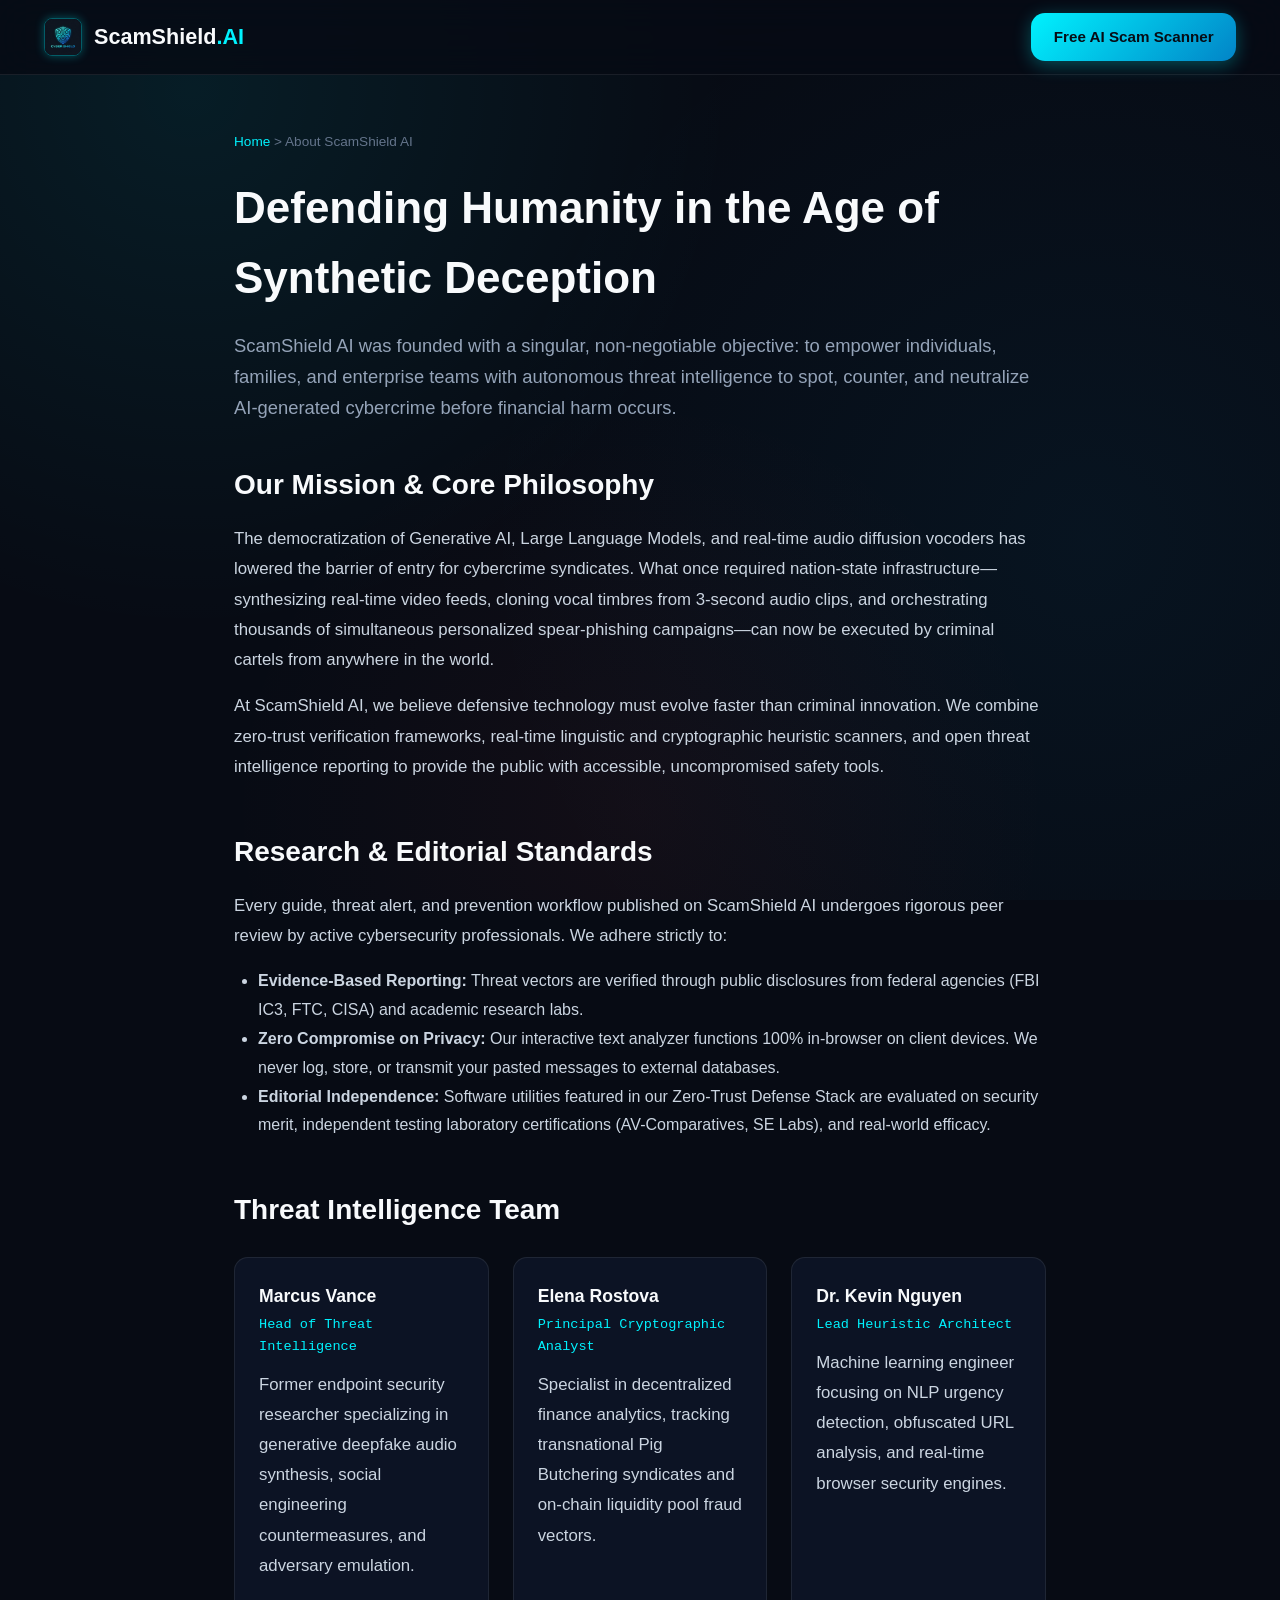
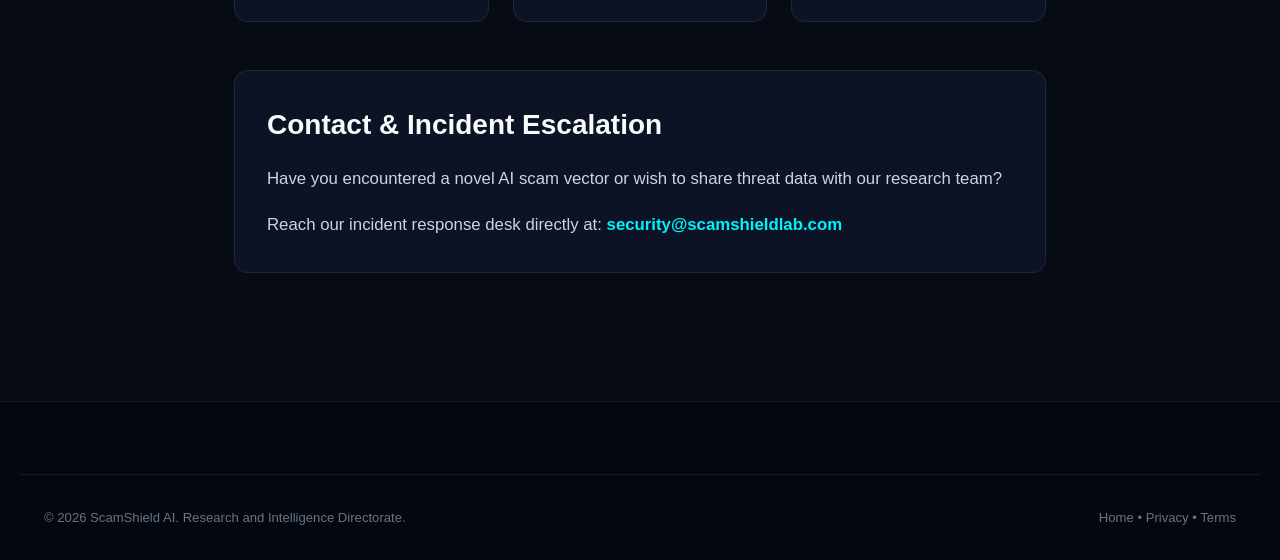
==== commit 28cb1954: "chore: bind official domain scamshieldlab.com across configuration and metadata" ====
--- a/about.html
+++ b/about.html
@@ -160,7 +160,7 @@
         Have you encountered a novel AI scam vector or wish to share threat data with our research team?
       </p>
       <p style="margin-bottom: 0;">
-        Reach our incident response desk directly at: <a href="mailto:security@scamshield-ai.com" style="color: var(--color-primary); font-weight: 700;">security@scamshield-ai.com</a>
+        Reach our incident response desk directly at: <a href="mailto:security@scamshieldlab.com" style="color: var(--color-primary); font-weight: 700;">security@scamshieldlab.com</a>
       </p>
     </section>
   </main>
